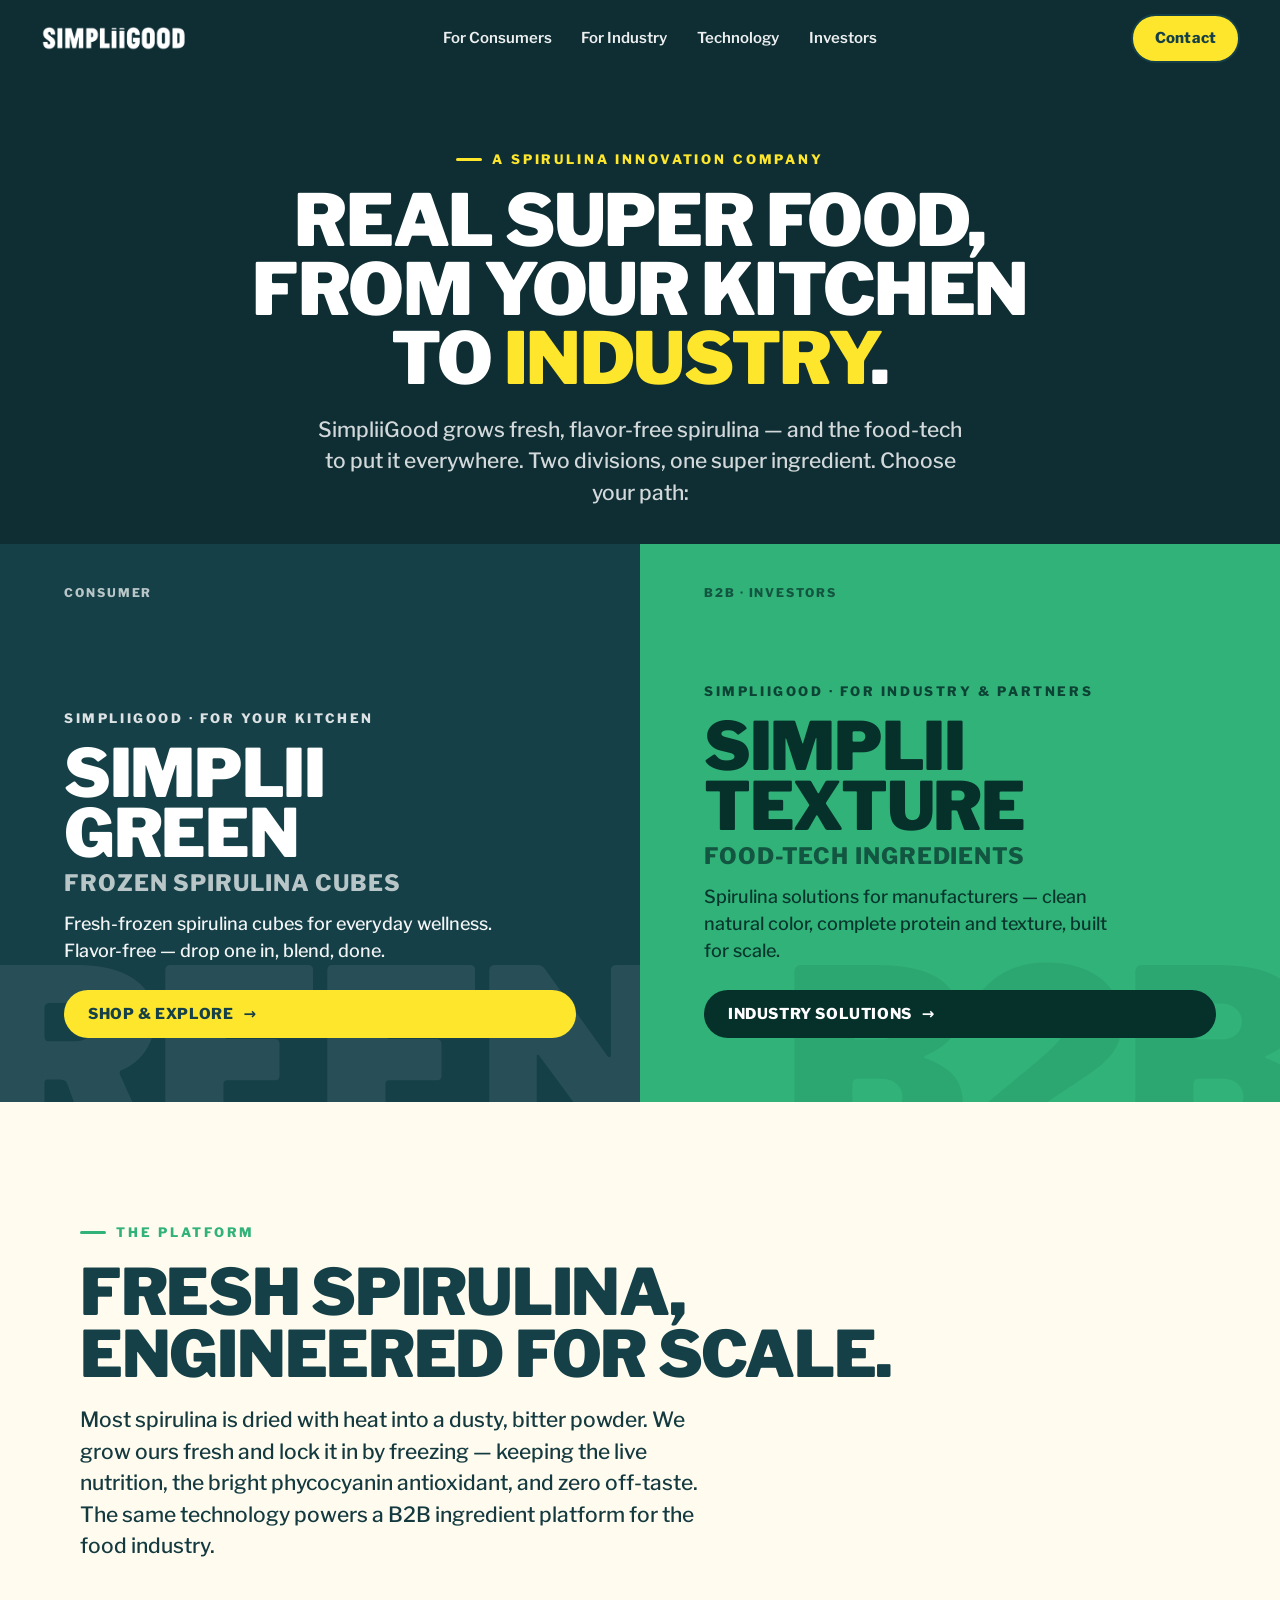
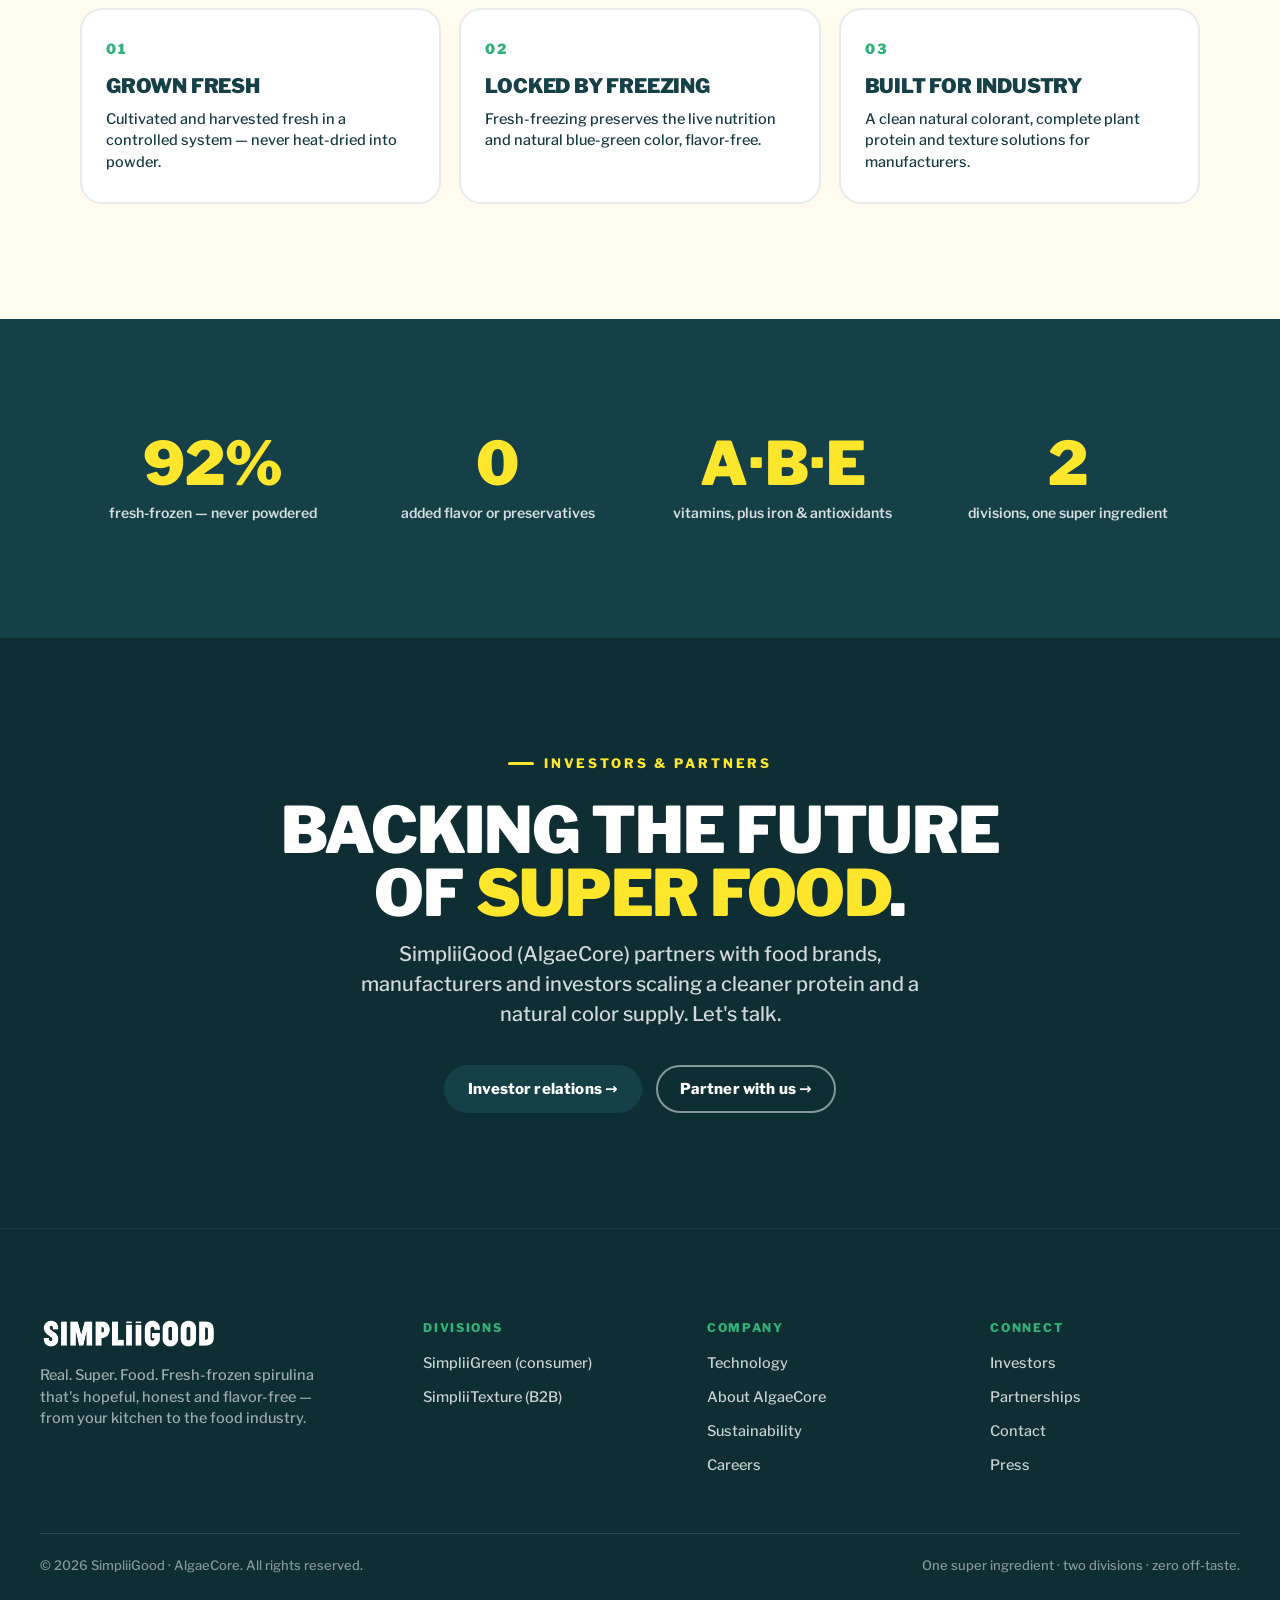
==== index.html @ 99ff1b6b "Add files via upload" ====
<!DOCTYPE html>
<html lang="en">
<head>
<meta charset="UTF-8" />
<meta name="viewport" content="width=device-width, initial-scale=1.0, viewport-fit=cover" />
<title>SimpliiGood — Real super food, from kitchen to industry</title>
<meta name="description" content="SimpliiGood grows fresh, flavor-free spirulina — and the food-tech to put it everywhere. Two divisions: SimpliiGreen for your kitchen, SimpliiTexture for the food industry." />
<meta name="theme-color" content="#0E2E34" />
<meta name="color-scheme" content="light" />
<link rel="icon" href="data:image/svg+xml,%3Csvg xmlns='http://www.w3.org/2000/svg' viewBox='0 0 32 32'%3E%3Crect width='32' height='32' rx='8' fill='%23FEE62D'/%3E%3Crect x='3.5' y='3.5' width='25' height='25' rx='6' fill='none' stroke='%23154048' stroke-width='3'/%3E%3C/svg%3E" />
<meta property="og:type" content="website" />
<meta property="og:site_name" content="SimpliiGood" />
<meta property="og:title" content="SimpliiGood — Real super food, from kitchen to industry" />
<meta property="og:description" content="Fresh-frozen spirulina and the food-tech to scale it. SimpliiGreen for your kitchen, SimpliiTexture for the food industry." />
<meta property="og:url" content="https://simpliigood.com/" />
<!-- TODO: replace with a hosted 1200×630 share image before launch -->
<meta property="og:image" content="https://simpliigood.com/og-cover.jpg" />
<meta name="twitter:card" content="summary_large_image" />
<link rel="preconnect" href="https://fonts.googleapis.com">
<link rel="preconnect" href="https://fonts.gstatic.com" crossorigin>
<link href="https://fonts.googleapis.com/css2?family=Libre+Franklin:ital,wght@0,400;0,500;0,600;0,700;0,800;0,900;1,600&display=swap" rel="stylesheet">
<style>
:root{
  --yellow:#FEE62D; --white:#FFFFFF;
  --green:#154048; --green-deep:#0E2E34; --starburst:#31B278;
  --cream:#FFFCEF; --ink:#143A40;
  --raspberry:#EF467B; --blueberry:#2B6CB3; --strawberry:#DD4926; --lime:#7FC349; --cherry:#671338;
  --maxw:1200px; --ease:cubic-bezier(.22,.61,.36,1); --r:22px;
}
*{box-sizing:border-box;margin:0;padding:0}
html{scroll-behavior:smooth;-webkit-text-size-adjust:100%}
body{font-family:"Libre Franklin",system-ui,-apple-system,"Segoe UI",Arial,sans-serif;background:var(--cream);color:var(--ink);line-height:1.5;overflow-x:hidden;-webkit-font-smoothing:antialiased}
img{max-width:100%;display:block}
a{color:inherit;text-decoration:none}
section{position:relative}

/* ===== ACCESSIBILITY ===== */
:focus-visible{outline:3px solid var(--starburst);outline-offset:3px;border-radius:6px}
.cta:focus-visible{outline-offset:4px}
header:not(.scrolled).on-dark a:focus-visible,.hub a:focus-visible,.invest a:focus-visible,.door:focus-visible,.drawer a:focus-visible{outline-color:var(--yellow)}
.skip{position:fixed;top:12px;left:50%;z-index:100;transform:translate(-50%,-200%);background:var(--yellow);color:var(--green);font-weight:800;font-size:15px;padding:12px 22px;border-radius:999px;border:2px solid var(--green);transition:transform .25s var(--ease)}
.skip:focus{transform:translate(-50%,0);outline:none}

/* ===== HEADER ===== */
header{position:fixed;top:0;left:0;right:0;z-index:60;display:flex;align-items:center;justify-content:space-between;padding:14px clamp(16px,4vw,40px);transition:background .35s var(--ease),box-shadow .35s var(--ease),padding .35s var(--ease)}
header.scrolled{background:rgba(255,252,239,.92);backdrop-filter:saturate(140%) blur(10px);-webkit-backdrop-filter:saturate(140%) blur(10px);box-shadow:0 6px 30px rgba(21,64,72,.08);padding:10px clamp(16px,4vw,40px)}
.wordmark{display:flex;align-items:center;line-height:0}
.wordmark img{height:clamp(19px,2.3vw,25px);width:auto;transition:opacity .3s var(--ease)}
.wordmark img.wm-light{display:block}.wordmark img.wm-dark{display:none}
header.on-dark:not(.scrolled) .wordmark img.wm-light{display:none}
header.on-dark:not(.scrolled) .wordmark img.wm-dark{display:block}
.nav{display:flex;align-items:center;gap:clamp(14px,2vw,28px)}
.nav a.link{font-weight:600;font-size:15px;color:var(--green);position:relative;padding:6px 2px;transition:color .25s var(--ease)}
header:not(.scrolled).on-dark .nav a.link{color:rgba(255,255,255,.92)}
.nav a.link::after{content:"";position:absolute;left:0;right:100%;bottom:0;height:2px;background:var(--starburst);transition:right .3s var(--ease)}
.nav a.link:hover::after{right:0}
.cta{font-weight:800;font-size:15px;letter-spacing:.01em;background:var(--yellow);color:var(--green);padding:11px 22px;border-radius:999px;border:2px solid var(--green);transition:transform .2s var(--ease),box-shadow .2s var(--ease),background .2s;white-space:nowrap;cursor:pointer}
.cta:hover{transform:translateY(-2px);box-shadow:0 10px 24px rgba(21,64,72,.18)}
.cta.solid{background:var(--green);color:#fff;border-color:var(--green)}
.cta.ghost-dark{background:transparent;color:#fff;border-color:rgba(255,255,255,.5)}
.nav-desktop{display:flex}
.burger{display:none;flex-direction:column;justify-content:center;gap:5px;width:46px;height:46px;border-radius:14px;border:2px solid var(--green);background:rgba(255,255,255,.5);cursor:pointer;padding:0 11px;z-index:80}
.burger span{height:2.6px;width:100%;background:var(--green);border-radius:3px;transition:transform .3s var(--ease),opacity .25s}
header:not(.scrolled).on-dark .burger{border-color:rgba(255,255,255,.7);background:rgba(255,255,255,.12)}
header:not(.scrolled).on-dark .burger span{background:#fff}

/* ===== DRAWER ===== */
.drawer{position:fixed;inset:0;z-index:75;background:var(--green);color:#fff;transform:translateX(100%);transition:transform .42s var(--ease);display:flex;flex-direction:column;padding:90px clamp(22px,7vw,40px) 40px;overflow-y:auto;visibility:hidden}
.drawer.open{transform:translateX(0);visibility:visible}
.drawer a{font-weight:800;text-transform:uppercase;letter-spacing:-.01em;font-size:clamp(24px,6.5vw,38px);color:#fff;padding:14px 0;border-bottom:1px solid rgba(255,255,255,.14);display:flex;align-items:center;justify-content:space-between}
.drawer a .chev{color:var(--yellow);font-weight:900}
.drawer a:active{color:var(--yellow)}
.drawer .drawer-cta{margin-top:24px;background:var(--yellow);color:var(--green);border-radius:999px;text-align:center;justify-content:center;font-size:18px;border-bottom:none;padding:16px}
.drawer .drawer-foot{margin-top:auto;border:none;font-size:14px;font-weight:600;color:rgba(255,255,255,.6);text-transform:none;letter-spacing:0;padding-top:24px;display:block}
body.menu-open{overflow:hidden}

/* ===== HELPERS ===== */
.wrap{max-width:var(--maxw);margin:0 auto;padding:clamp(64px,9vw,124px) clamp(20px,5vw,40px)}
.eyebrow{font-weight:800;letter-spacing:.22em;text-transform:uppercase;font-size:13px;color:var(--starburst);margin-bottom:18px;display:inline-flex;align-items:center;gap:10px}
.eyebrow::before{content:"";width:26px;height:3px;background:var(--starburst);border-radius:3px}
h2.big{font-weight:900;text-transform:uppercase;letter-spacing:-.02em;line-height:.98;font-size:clamp(32px,5.2vw,64px);color:var(--green)}
.lead{font-size:clamp(17px,2vw,21px);color:var(--ink);max-width:640px;font-weight:500}
.reveal{opacity:0;transform:translateY(34px);transition:opacity .7s var(--ease),transform .7s var(--ease)}
.reveal.in{opacity:1;transform:none}
.reveal.d1{transition-delay:.08s}.reveal.d2{transition-delay:.16s}.reveal.d3{transition-delay:.24s}.reveal.d4{transition-delay:.32s}

/* ===== HUB HERO + SPLIT ===== */
.hub{background:var(--green-deep);color:#fff}
.hub-top{max-width:920px;margin:0 auto;padding:clamp(118px,16vh,172px) clamp(20px,5vw,40px) clamp(26px,4vh,46px);text-align:center}
.hub-top .eyebrow{justify-content:center;color:var(--yellow)}
.hub-top .eyebrow::before{background:var(--yellow)}
.hub-top h1{font-weight:900;text-transform:uppercase;letter-spacing:-.02em;line-height:.96;font-size:clamp(33px,5.6vw,72px)}
.hub-top h1 .y{color:var(--yellow)}
.hub-top p{max-width:660px;margin:20px auto 0;font-weight:500;font-size:clamp(16px,2vw,21px);color:rgba(255,255,255,.82)}
.split{display:grid;grid-template-columns:1fr 1fr;min-height:clamp(440px,62vh,760px)}
.door{position:relative;overflow:hidden;display:flex;flex-direction:column;justify-content:flex-end;padding:clamp(38px,5vw,76px) clamp(26px,5vw,64px);isolation:isolate;transition:flex .4s var(--ease)}
.door.green{background:var(--green);color:#fff}
.door.texture{background:var(--starburst);color:#06302a}
.door .kicker{font-weight:800;letter-spacing:.2em;text-transform:uppercase;font-size:13px;opacity:.85;margin-bottom:16px}
.door h2{font-weight:900;text-transform:uppercase;letter-spacing:-.02em;line-height:.9;font-size:clamp(38px,5.2vw,72px)}
.door h2 small{display:block;font-size:.34em;letter-spacing:.04em;opacity:.7;margin-top:.4em;font-weight:800}
.door p{font-weight:500;max-width:430px;margin:16px 0 26px;font-size:clamp(15px,1.55vw,18px);opacity:.95}
.door .go{display:inline-flex;align-items:center;gap:10px;font-weight:800;text-transform:uppercase;letter-spacing:.04em;font-size:15px;padding:13px 24px;border-radius:999px}
.door.green .go{background:var(--yellow);color:var(--green)}
.door.texture .go{background:#06302a;color:#fff}
.door .go .arr{transition:transform .3s var(--ease)}
.door:hover .go .arr{transform:translateX(6px)}
.door .ghost{position:absolute;z-index:-1;font-weight:900;text-transform:uppercase;font-size:clamp(120px,20vw,290px);line-height:.7;right:-.08em;bottom:-.2em;opacity:.08;pointer-events:none;letter-spacing:-.04em}
.door::before{content:"";position:absolute;inset:0;z-index:-1;background:rgba(0,0,0,0);transition:background .4s var(--ease)}
.door:hover::before{background:rgba(0,0,0,.06)}
.door .tagk{position:absolute;top:clamp(26px,4vw,40px);left:clamp(26px,5vw,64px);font-weight:800;letter-spacing:.16em;text-transform:uppercase;font-size:12px;opacity:.7}

/* ===== TECHNOLOGY ===== */
.tech{background:var(--cream)}
.tech .caps{display:grid;grid-template-columns:repeat(3,1fr);gap:18px;margin-top:46px}
.cap{background:#fff;border:2px solid rgba(21,64,72,.1);border-radius:var(--r);padding:28px 24px;transition:transform .3s var(--ease),box-shadow .3s,border-color .3s}
.cap:hover{transform:translateY(-6px);border-color:var(--starburst);box-shadow:0 22px 46px rgba(21,64,72,.12)}
.cap .num{font-weight:900;color:var(--starburst);font-size:14px;letter-spacing:.14em;margin-bottom:12px}
.cap h4{font-weight:900;text-transform:uppercase;color:var(--green);font-size:20px;letter-spacing:-.01em}
.cap p{font-weight:500;color:var(--ink);font-size:14.5px;margin-top:8px}

/* ===== STATS ===== */
.stats{background:var(--green);color:#fff}
.stats .grid{display:grid;grid-template-columns:repeat(4,1fr);gap:20px;text-align:center}
.stat .n{font-weight:900;font-size:clamp(34px,5vw,60px);line-height:1;color:var(--yellow)}
.stat .t{font-weight:600;font-size:14px;color:rgba(255,255,255,.82);margin-top:8px}

/* ===== INVESTORS / PARTNERS ===== */
.invest{background:var(--green-deep);color:#fff}
.invest .wrap{text-align:center;display:grid;place-items:center;gap:8px}
.invest .eyebrow{color:var(--yellow)}.invest .eyebrow::before{background:var(--yellow)}
.invest h2{font-weight:900;text-transform:uppercase;letter-spacing:-.02em;line-height:.98;font-size:clamp(32px,5.2vw,64px)}
.invest h2 .y{color:var(--yellow)}
.invest p{max-width:600px;color:rgba(255,255,255,.82);font-weight:500;font-size:clamp(16px,2vw,20px);margin-top:6px}
.invest .row{display:flex;gap:14px;flex-wrap:wrap;justify-content:center;margin-top:28px}

/* ===== FOOTER ===== */
footer{background:var(--green-deep);color:#fff;padding:clamp(54px,7vw,90px) clamp(20px,5vw,40px) 40px;border-top:1px solid rgba(255,255,255,.08)}
.fgrid{max-width:var(--maxw);margin:0 auto;display:grid;grid-template-columns:1.4fr 1fr 1fr 1fr;gap:34px}
.footer-logo{height:30px;width:auto;display:block;margin-bottom:16px}
footer p.fdesc{color:rgba(255,255,255,.6);font-weight:500;max-width:300px;font-size:14.5px}
footer h5{font-weight:800;text-transform:uppercase;letter-spacing:.14em;font-size:12px;color:var(--starburst);margin-bottom:14px}
footer ul{list-style:none}footer li{margin-bottom:10px}
footer li a{color:rgba(255,255,255,.78);font-size:14.5px;font-weight:500}
footer li a:hover{color:var(--yellow)}
.fbar{max-width:var(--maxw);margin:46px auto 0;padding-top:22px;border-top:1px solid rgba(255,255,255,.12);display:flex;justify-content:space-between;gap:16px;flex-wrap:wrap;color:rgba(255,255,255,.5);font-size:13px;font-weight:500}

/* ===== RESPONSIVE ===== */
@media(max-width:980px){
  .tech .caps{grid-template-columns:1fr}
  .stats .grid{grid-template-columns:1fr 1fr}
  .fgrid{grid-template-columns:1fr 1fr}
}
@media(max-width:760px){
  .nav-desktop{display:none}
  .burger{display:flex}
  header .cta.header-cta{display:none}
  .split{grid-template-columns:1fr}
  .door{min-height:60vh}
}
@media(max-width:560px){
  .fgrid{grid-template-columns:1fr 1fr}
  .wrap{padding:clamp(54px,12vw,90px) 20px}
}
@media(prefers-reduced-motion:reduce){
  *{transition:none!important;animation:none!important}
  .reveal{opacity:1;transform:none}
}
</style>
</head>
<body>

<a class="skip" href="#choose">Skip to content</a>

<!-- ===== HEADER ===== -->
<header id="hdr" class="on-dark">
  <a href="/" class="wordmark" aria-label="SimpliiGood home">
    <img class="wm-light" src="[data-uri]" alt="SimpliiGood" />
    <img class="wm-dark" src="[data-uri]" alt="SimpliiGood" />
  </a>
  <nav class="nav nav-desktop" aria-label="Primary">
    <a class="link" href="simpliigreen.html">For Consumers</a>
    <a class="link" href="simpliitexture.html">For Industry</a>
    <a class="link" href="#technology">Technology</a>
    <a class="link" href="#investors">Investors</a>
  </nav>
  <div class="nav">
    <a class="cta header-cta" href="#contact">Contact</a>
    <button class="burger" id="burger" aria-label="Open menu" aria-expanded="false" aria-controls="drawer">
      <span></span><span></span><span></span>
    </button>
  </div>
</header>

<!-- ===== MOBILE DRAWER ===== -->
<aside class="drawer" id="drawer" aria-hidden="true">
  <a href="simpliigreen.html" data-close>For Consumers <span class="chev">→</span></a>
  <a href="simpliitexture.html" data-close>For Industry <span class="chev">→</span></a>
  <a href="#technology" data-close>Technology <span class="chev">→</span></a>
  <a href="#investors" data-close>Investors <span class="chev">→</span></a>
  <a href="#contact" class="drawer-cta" data-close>Contact us</a>
  <span class="drawer-foot">Real. Super. Food. — from your kitchen to the food industry.</span>
</aside>

<!-- ===== HUB HERO + SPLIT ===== -->
<section class="hub" id="choose">
  <div class="hub-top">
    <div class="eyebrow">A spirulina innovation company</div>
    <h1>Real super food,<br>from your kitchen to <span class="y">industry</span>.</h1>
    <p>SimpliiGood grows fresh, flavor-free spirulina — and the food-tech to put it everywhere. Two divisions, one super ingredient. Choose your path:</p>
  </div>
  <div class="split">
    <a class="door green" href="simpliigreen.html" aria-label="SimpliiGreen — for your kitchen">
      <span class="tagk">Consumer</span>
      <span class="kicker">SimpliiGood · for your kitchen</span>
      <h2>Simplii<br>Green<small>Frozen spirulina cubes</small></h2>
      <p>Fresh-frozen spirulina cubes for everyday wellness. Flavor-free — drop one in, blend, done.</p>
      <span class="go">Shop &amp; explore <span class="arr">→</span></span>
      <span class="ghost">GREEN</span>
    </a>
    <a class="door texture" href="simpliitexture.html" aria-label="SimpliiTexture — for the food industry and partners">
      <span class="tagk">B2B · Investors</span>
      <span class="kicker">SimpliiGood · for industry &amp; partners</span>
      <h2>Simplii<br>Texture<small>Food-tech ingredients</small></h2>
      <p>Spirulina solutions for manufacturers — clean natural color, complete protein and texture, built for scale.</p>
      <span class="go">Industry solutions <span class="arr">→</span></span>
      <span class="ghost">B2B</span>
    </a>
  </div>
</section>

<!-- ===== TECHNOLOGY / PLATFORM ===== -->
<section class="tech" id="technology">
  <div class="wrap">
    <div class="eyebrow reveal">The platform</div>
    <h2 class="big reveal d1">Fresh spirulina,<br>engineered for scale.</h2>
    <p class="lead reveal d2" style="margin-top:18px">Most spirulina is dried with heat into a dusty, bitter powder. We grow ours fresh and lock it in by freezing — keeping the live nutrition, the bright phycocyanin antioxidant, and zero off-taste. The same technology powers a B2B ingredient platform for the food industry.</p>
    <div class="caps">
      <div class="cap reveal d1"><div class="num">01</div><h4>Grown fresh</h4><p>Cultivated and harvested fresh in a controlled system — never heat-dried into powder.</p></div>
      <div class="cap reveal d2"><div class="num">02</div><h4>Locked by freezing</h4><p>Fresh-freezing preserves the live nutrition and natural blue-green color, flavor-free.</p></div>
      <div class="cap reveal d3"><div class="num">03</div><h4>Built for industry</h4><p>A clean natural colorant, complete plant protein and texture solutions for manufacturers.</p></div>
    </div>
  </div>
</section>

<!-- ===== STATS ===== -->
<section class="stats">
  <div class="wrap">
    <div class="grid">
      <div class="stat reveal d1"><div class="n"><span data-count="100">0</span>%</div><div class="t">fresh-frozen — never powdered</div></div>
      <div class="stat reveal d2"><div class="n"><span data-count="0">0</span></div><div class="t">added flavor or preservatives</div></div>
      <div class="stat reveal d3"><div class="n">A·B·E</div><div class="t">vitamins, plus iron &amp; antioxidants</div></div>
      <div class="stat reveal d4"><div class="n">2</div><div class="t">divisions, one super ingredient</div></div>
    </div>
  </div>
</section>

<!-- ===== INVESTORS / PARTNERS ===== -->
<section class="invest" id="investors">
  <div class="wrap" id="contact">
    <div class="eyebrow reveal">Investors &amp; partners</div>
    <h2 class="reveal d1">Backing the future<br>of <span class="y">super food</span>.</h2>
    <p class="reveal d2">SimpliiGood (AlgaeCore) partners with food brands, manufacturers and investors scaling a cleaner protein and a natural color supply. Let's talk.</p>
    <div class="row reveal d3">
      <a class="cta solid" href="#contact">Investor relations →</a>
      <a class="cta ghost-dark" href="simpliitexture.html">Partner with us →</a>
    </div>
  </div>
</section>

<!-- ===== FOOTER ===== -->
<footer>
  <div class="fgrid">
    <div>
      <img class="footer-logo" src="[data-uri]" alt="SimpliiGood" />
      <p class="fdesc">Real. Super. Food. Fresh-frozen spirulina that's hopeful, honest and flavor-free — from your kitchen to the food industry.</p>
    </div>
    <div>
      <h5>Divisions</h5>
      <ul>
        <li><a href="simpliigreen.html">SimpliiGreen (consumer)</a></li>
        <li><a href="simpliitexture.html">SimpliiTexture (B2B)</a></li>
      </ul>
    </div>
    <div>
      <h5>Company</h5>
      <ul>
        <li><a href="#technology">Technology</a></li>
        <li><a href="#">About AlgaeCore</a></li>
        <li><a href="#">Sustainability</a></li>
        <li><a href="#">Careers</a></li>
      </ul>
    </div>
    <div>
      <h5>Connect</h5>
      <ul>
        <li><a href="#investors">Investors</a></li>
        <li><a href="simpliitexture.html">Partnerships</a></li>
        <li><a href="#contact">Contact</a></li>
        <li><a href="#">Press</a></li>
      </ul>
    </div>
  </div>
  <div class="fbar">
    <span>© 2026 SimpliiGood · AlgaeCore. All rights reserved.</span>
    <span>One super ingredient · two divisions · zero off-taste.</span>
  </div>
</footer>

<script>
/* DRAWER */
(function(){
  const burger=document.getElementById('burger'),drawer=document.getElementById('drawer'),body=document.body;
  function setOpen(open){
    drawer.classList.toggle('open',open);body.classList.toggle('menu-open',open);
    burger.setAttribute('aria-expanded',open);drawer.setAttribute('aria-hidden',!open);
    const s=burger.querySelectorAll('span');
    if(open){s[0].style.transform='translateY(7.6px) rotate(45deg)';s[1].style.opacity='0';s[2].style.transform='translateY(-7.6px) rotate(-45deg)';}
    else{s[0].style.transform='';s[1].style.opacity='';s[2].style.transform='';}
  }
  burger.addEventListener('click',()=>setOpen(!drawer.classList.contains('open')));
  drawer.querySelectorAll('[data-close]').forEach(a=>a.addEventListener('click',()=>setOpen(false)));
  document.addEventListener('keydown',e=>{if(e.key==='Escape')setOpen(false);});
})();
/* HEADER state */
(function(){
  const hdr=document.getElementById('hdr'),hub=document.getElementById('choose');
  function onScroll(){
    hdr.classList.toggle('scrolled',window.scrollY>40);
    hdr.classList.toggle('on-dark',window.scrollY < (hub.offsetHeight - window.innerHeight*0.55));
  }
  window.addEventListener('scroll',onScroll,{passive:true});onScroll();
})();
/* REVEAL */
(function(){
  const io=new IntersectionObserver((es)=>{es.forEach(e=>{if(e.isIntersecting){e.target.classList.add('in');io.unobserve(e.target);}});},{threshold:.16});
  document.querySelectorAll('.reveal').forEach(el=>io.observe(el));
})();
/* COUNT-UP */
(function(){
  const io=new IntersectionObserver((es)=>{es.forEach(e=>{
    if(!e.isIntersecting)return;const el=e.target,end=+el.dataset.count;io.unobserve(el);
    let t0=null;const dur=1100;
    function step(t){if(!t0)t0=t;const p=Math.min((t-t0)/dur,1);el.textContent=Math.round(end*(1-Math.pow(1-p,3)));if(p<1)requestAnimationFrame(step);}
    requestAnimationFrame(step);
  });},{threshold:.6});
  document.querySelectorAll('[data-count]').forEach(el=>io.observe(el));
})();
</script>
</body>
</html>
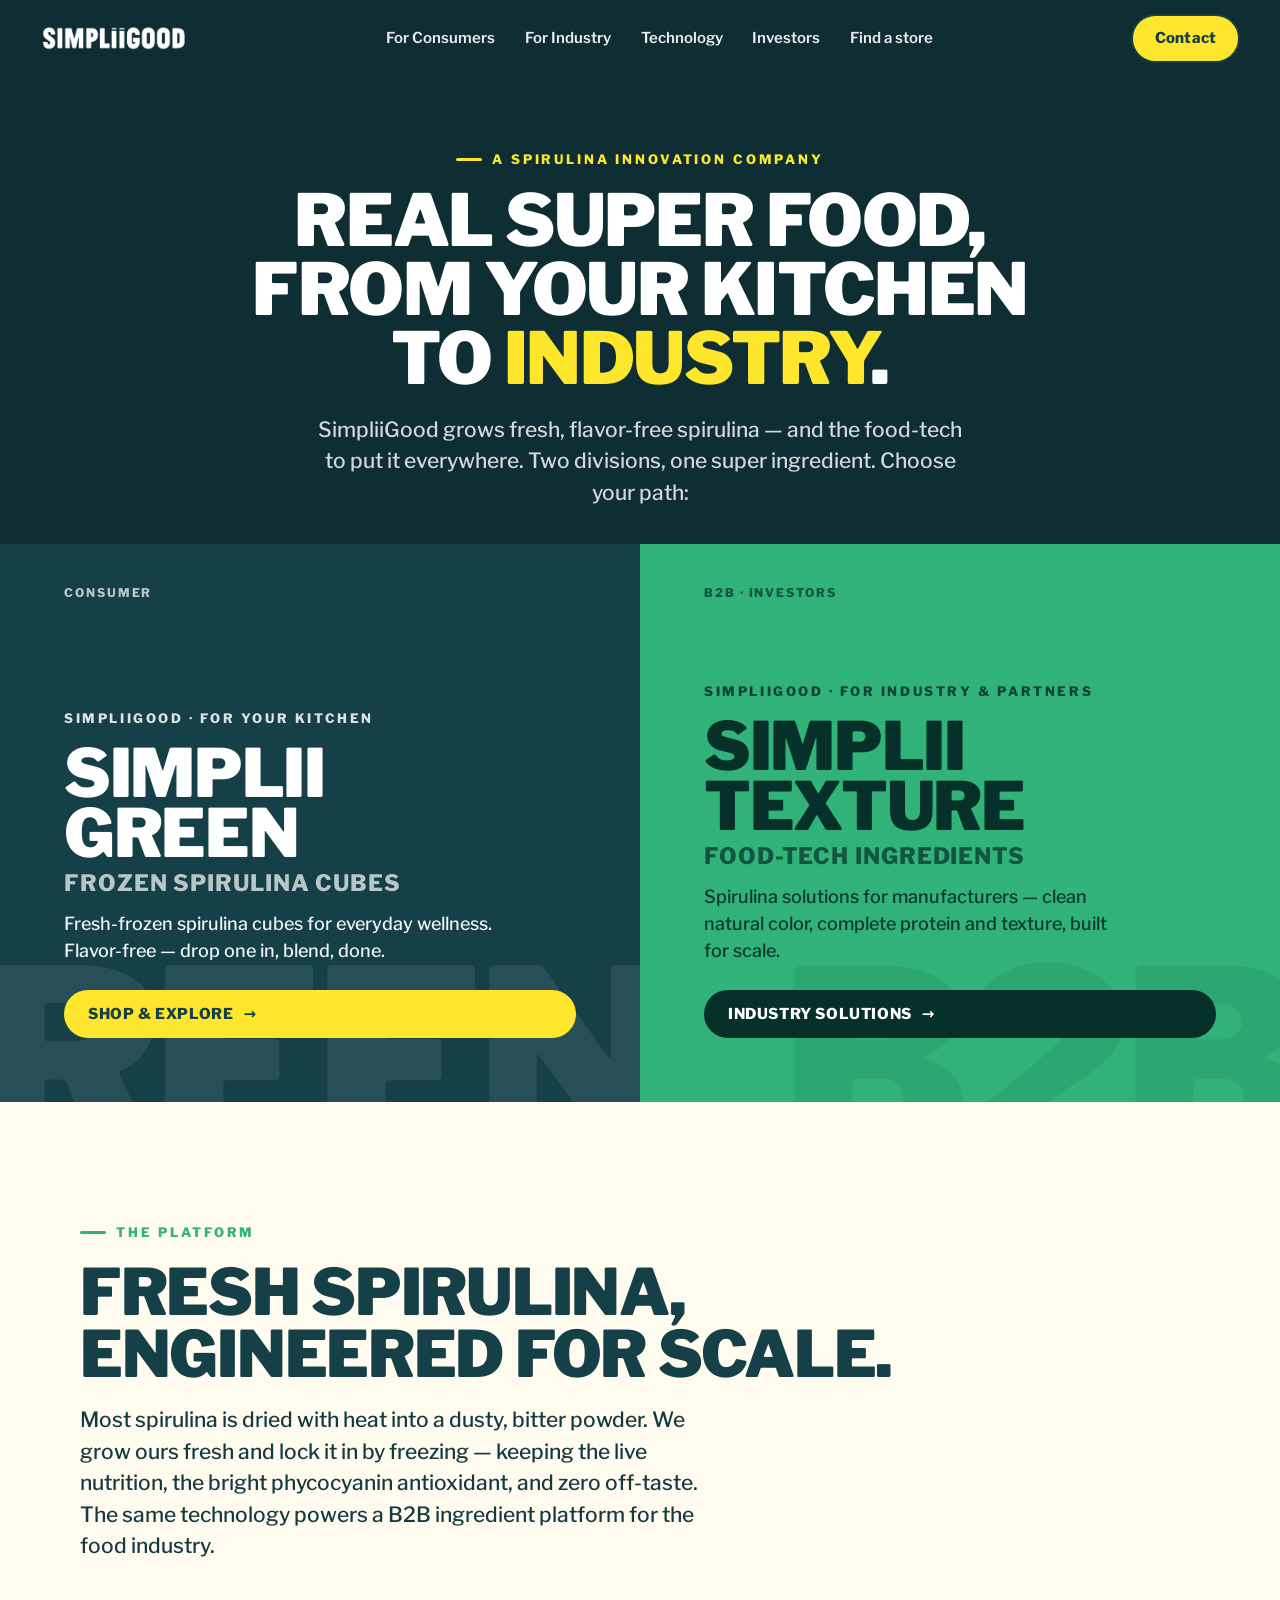
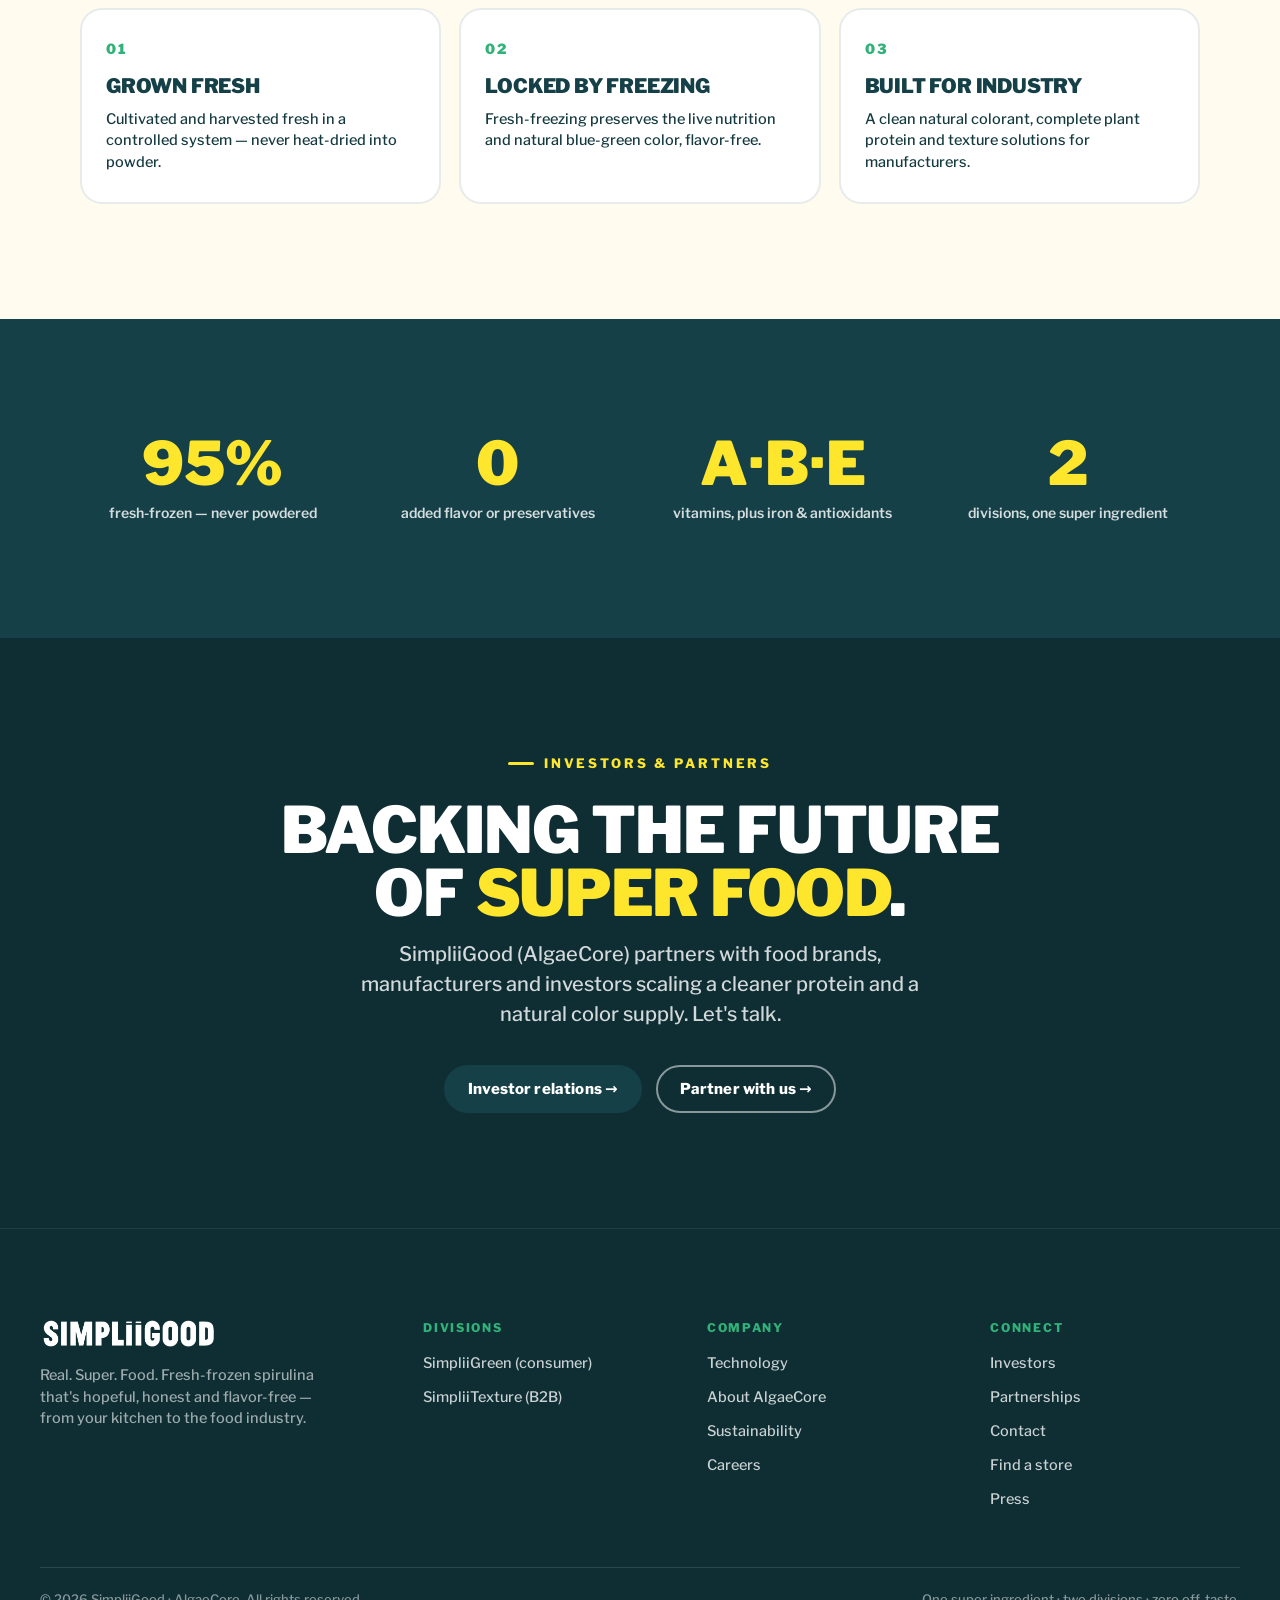
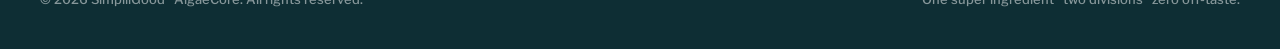
==== commit 1cac0595: "Update index.html" ====
--- a/index.html
+++ b/index.html
@@ -183,6 +183,7 @@
     <a class="link" href="simpliitexture.html">For Industry</a>
     <a class="link" href="#technology">Technology</a>
     <a class="link" href="#investors">Investors</a>
+    <a class="link" href="store-locator.html">Find a store</a>
   </nav>
   <div class="nav">
     <a class="cta header-cta" href="#contact">Contact</a>
@@ -198,6 +199,7 @@
   <a href="simpliitexture.html" data-close>For Industry <span class="chev">→</span></a>
   <a href="#technology" data-close>Technology <span class="chev">→</span></a>
   <a href="#investors" data-close>Investors <span class="chev">→</span></a>
+  <a href="store-locator.html" data-close>Find a store <span class="chev">→</span></a>
   <a href="#contact" class="drawer-cta" data-close>Contact us</a>
   <span class="drawer-foot">Real. Super. Food. — from your kitchen to the food industry.</span>
 </aside>
@@ -297,6 +299,7 @@
         <li><a href="#investors">Investors</a></li>
         <li><a href="simpliitexture.html">Partnerships</a></li>
         <li><a href="#contact">Contact</a></li>
+        <li><a href="store-locator.html">Find a store</a></li>
         <li><a href="#">Press</a></li>
       </ul>
     </div>
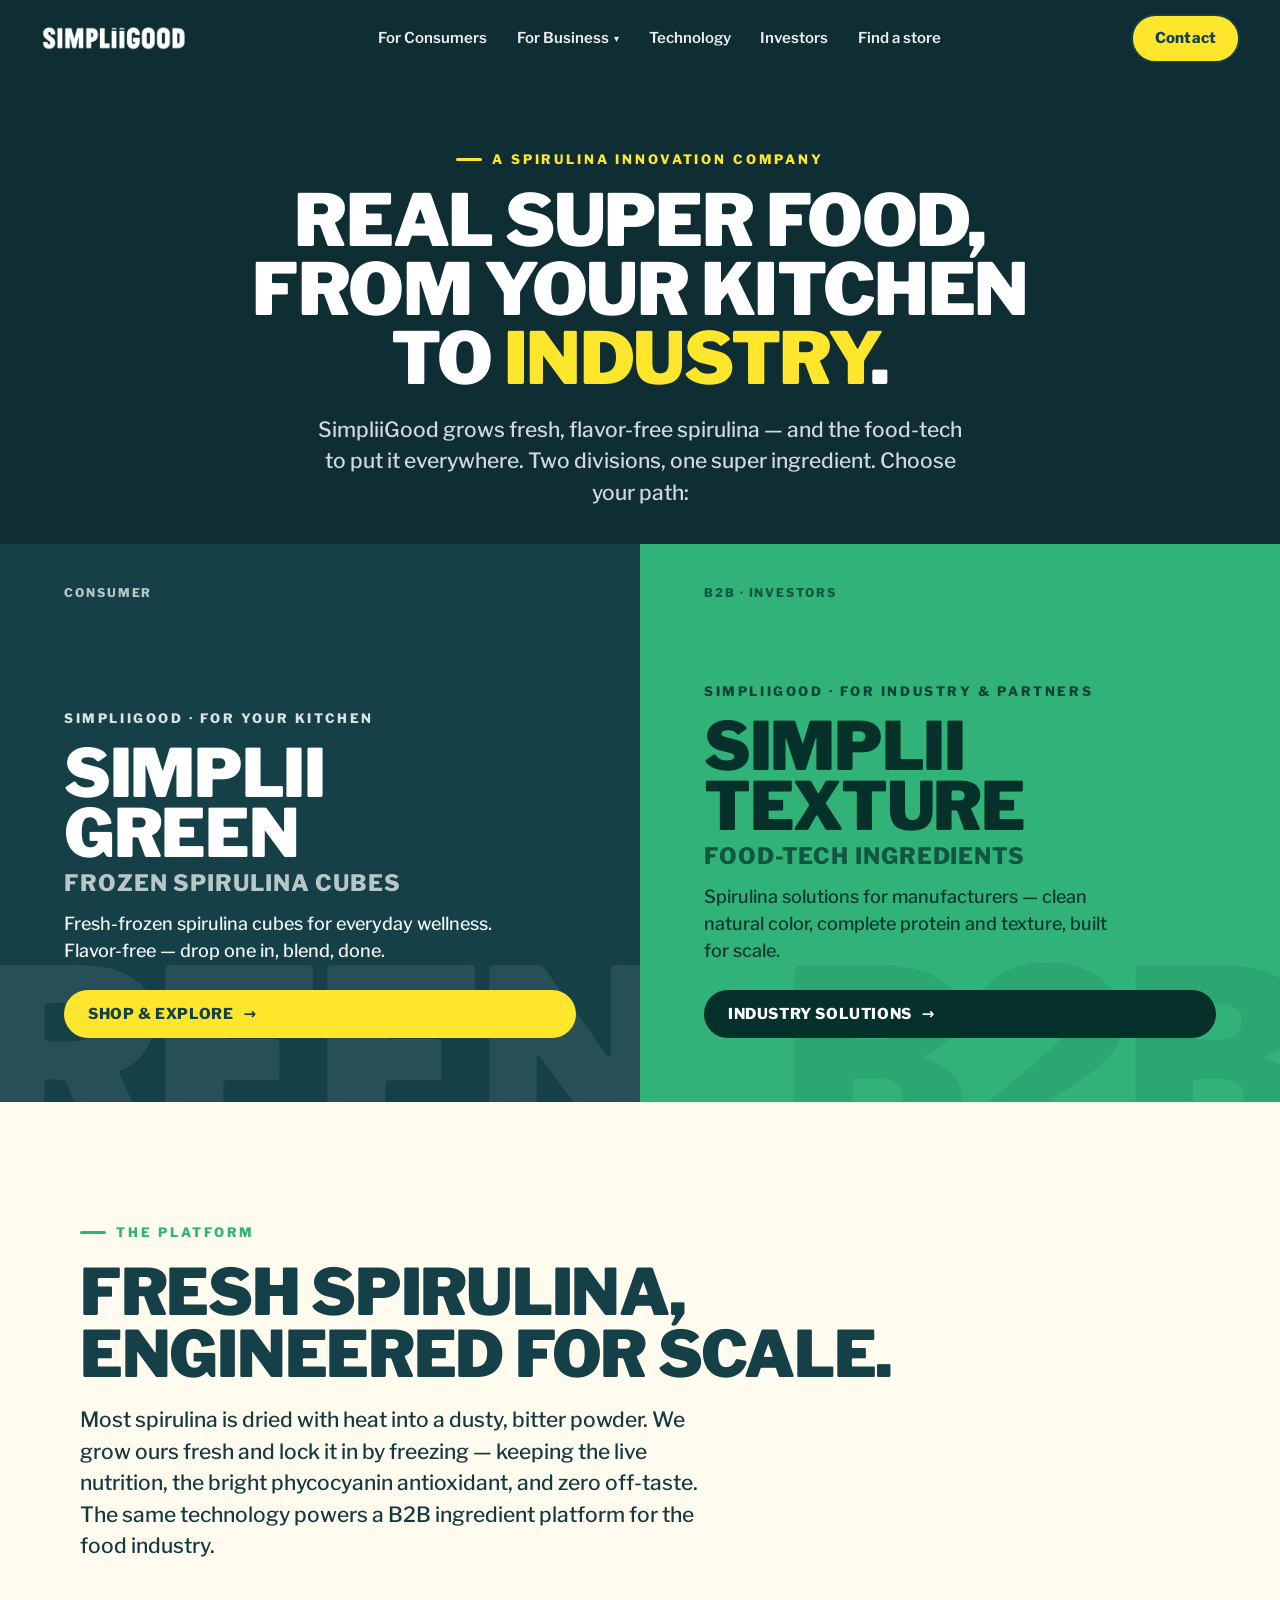
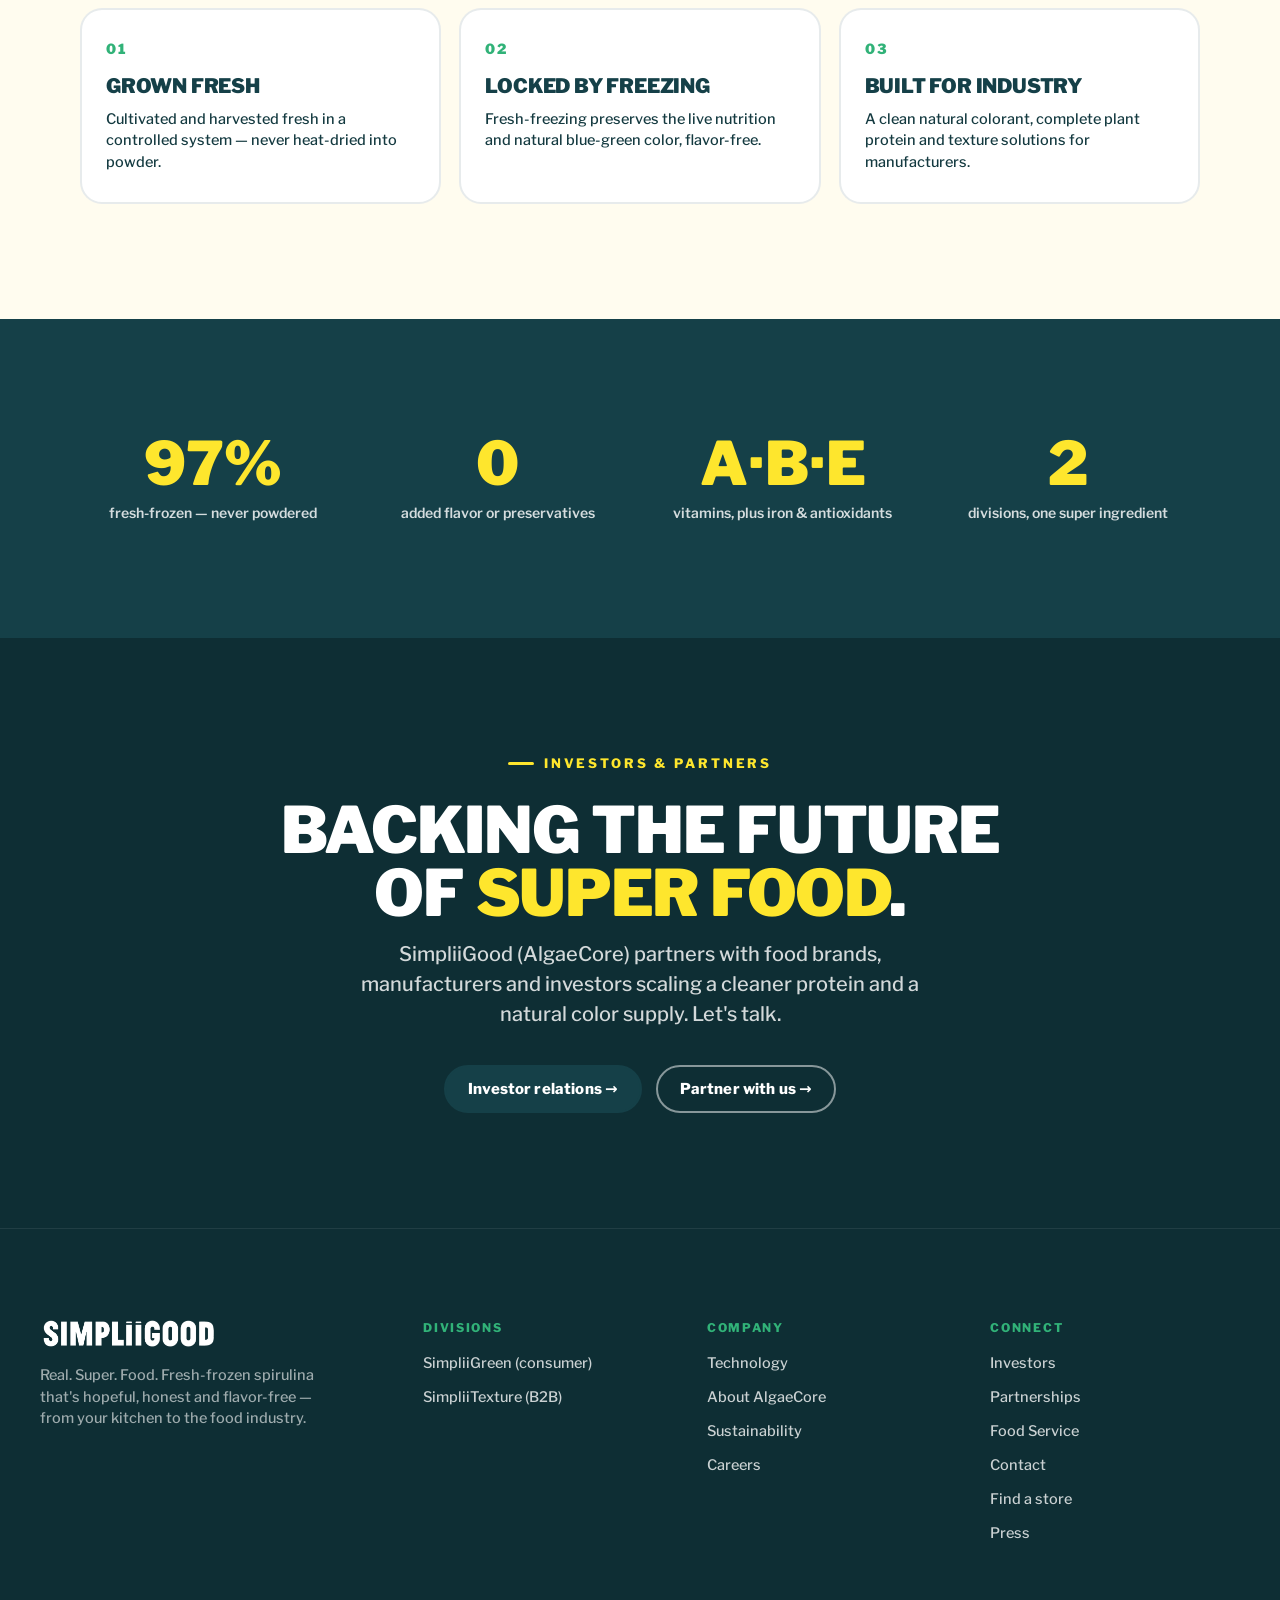
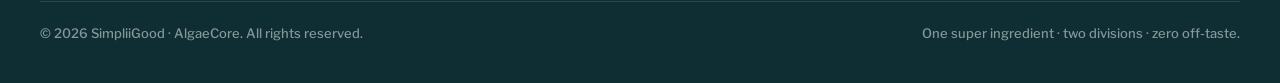
==== commit d2793048: "Update index.html" ====
--- a/index.html
+++ b/index.html
@@ -59,6 +59,20 @@
 .cta.solid{background:var(--green);color:#fff;border-color:var(--green)}
 .cta.ghost-dark{background:transparent;color:#fff;border-color:rgba(255,255,255,.5)}
 .nav-desktop{display:flex}
+/* ===== NAV DROPDOWN (For Business) ===== */
+.navdd{position:relative;display:flex;align-items:center}
+.navdd-btn{font-family:inherit;background:none;border:0;cursor:pointer;font-weight:600;font-size:15px;color:var(--green);padding:6px 2px;display:inline-flex;align-items:center;gap:5px}
+.navdd-btn .cv{font-size:10px;line-height:1;transition:transform .25s var(--ease)}
+header:not(.scrolled).on-dark .navdd-btn{color:rgba(255,255,255,.92)}
+.navdd.active .navdd-btn{color:var(--starburst)}
+header:not(.scrolled).on-dark .navdd.active .navdd-btn{color:var(--yellow)}
+.navdd::after{content:"";position:absolute;top:100%;left:0;right:0;height:14px}
+.navdd-menu{position:absolute;top:calc(100% + 12px);left:50%;transform:translateX(-50%) translateY(6px);min-width:184px;background:#fff;border:1.5px solid rgba(21,64,72,.10);border-radius:14px;box-shadow:0 18px 44px rgba(21,64,72,.16);padding:8px;opacity:0;visibility:hidden;pointer-events:none;transition:opacity .2s var(--ease),transform .2s var(--ease);z-index:70}
+.navdd:hover .navdd-menu,.navdd:focus-within .navdd-menu{opacity:1;visibility:visible;pointer-events:auto;transform:translateX(-50%) translateY(0)}
+.navdd:hover .navdd-btn .cv,.navdd:focus-within .navdd-btn .cv{transform:rotate(180deg)}
+.navdd-menu a{display:block;padding:10px 14px;border-radius:9px;font-weight:600;font-size:14.5px;color:var(--green);white-space:nowrap}
+.navdd-menu a:hover{background:var(--cream)}
+.navdd-menu a[aria-current="page"]{color:var(--starburst)}
 .burger{display:none;flex-direction:column;justify-content:center;gap:5px;width:46px;height:46px;border-radius:14px;border:2px solid var(--green);background:rgba(255,255,255,.5);cursor:pointer;padding:0 11px;z-index:80}
 .burger span{height:2.6px;width:100%;background:var(--green);border-radius:3px;transition:transform .3s var(--ease),opacity .25s}
 header:not(.scrolled).on-dark .burger{border-color:rgba(255,255,255,.7);background:rgba(255,255,255,.12)}
@@ -180,7 +194,13 @@
   </a>
   <nav class="nav nav-desktop" aria-label="Primary">
     <a class="link" href="simpliigreen.html">For Consumers</a>
-    <a class="link" href="simpliitexture.html">For Industry</a>
+    <div class="navdd">
+      <button type="button" class="navdd-btn" aria-haspopup="true">For Business <span class="cv">▾</span></button>
+      <div class="navdd-menu" role="menu">
+        <a href="simpliitexture.html" role="menuitem">For Industry</a>
+        <a href="food-service.html" role="menuitem">Food Service</a>
+      </div>
+    </div>
     <a class="link" href="#technology">Technology</a>
     <a class="link" href="#investors">Investors</a>
     <a class="link" href="store-locator.html">Find a store</a>
@@ -197,6 +217,7 @@
 <aside class="drawer" id="drawer" aria-hidden="true">
   <a href="simpliigreen.html" data-close>For Consumers <span class="chev">→</span></a>
   <a href="simpliitexture.html" data-close>For Industry <span class="chev">→</span></a>
+  <a href="food-service.html" data-close>Food Service <span class="chev">→</span></a>
   <a href="#technology" data-close>Technology <span class="chev">→</span></a>
   <a href="#investors" data-close>Investors <span class="chev">→</span></a>
   <a href="store-locator.html" data-close>Find a store <span class="chev">→</span></a>
@@ -298,6 +319,7 @@
       <ul>
         <li><a href="#investors">Investors</a></li>
         <li><a href="simpliitexture.html">Partnerships</a></li>
+        <li><a href="food-service.html">Food Service</a></li>
         <li><a href="#contact">Contact</a></li>
         <li><a href="store-locator.html">Find a store</a></li>
         <li><a href="#">Press</a></li>
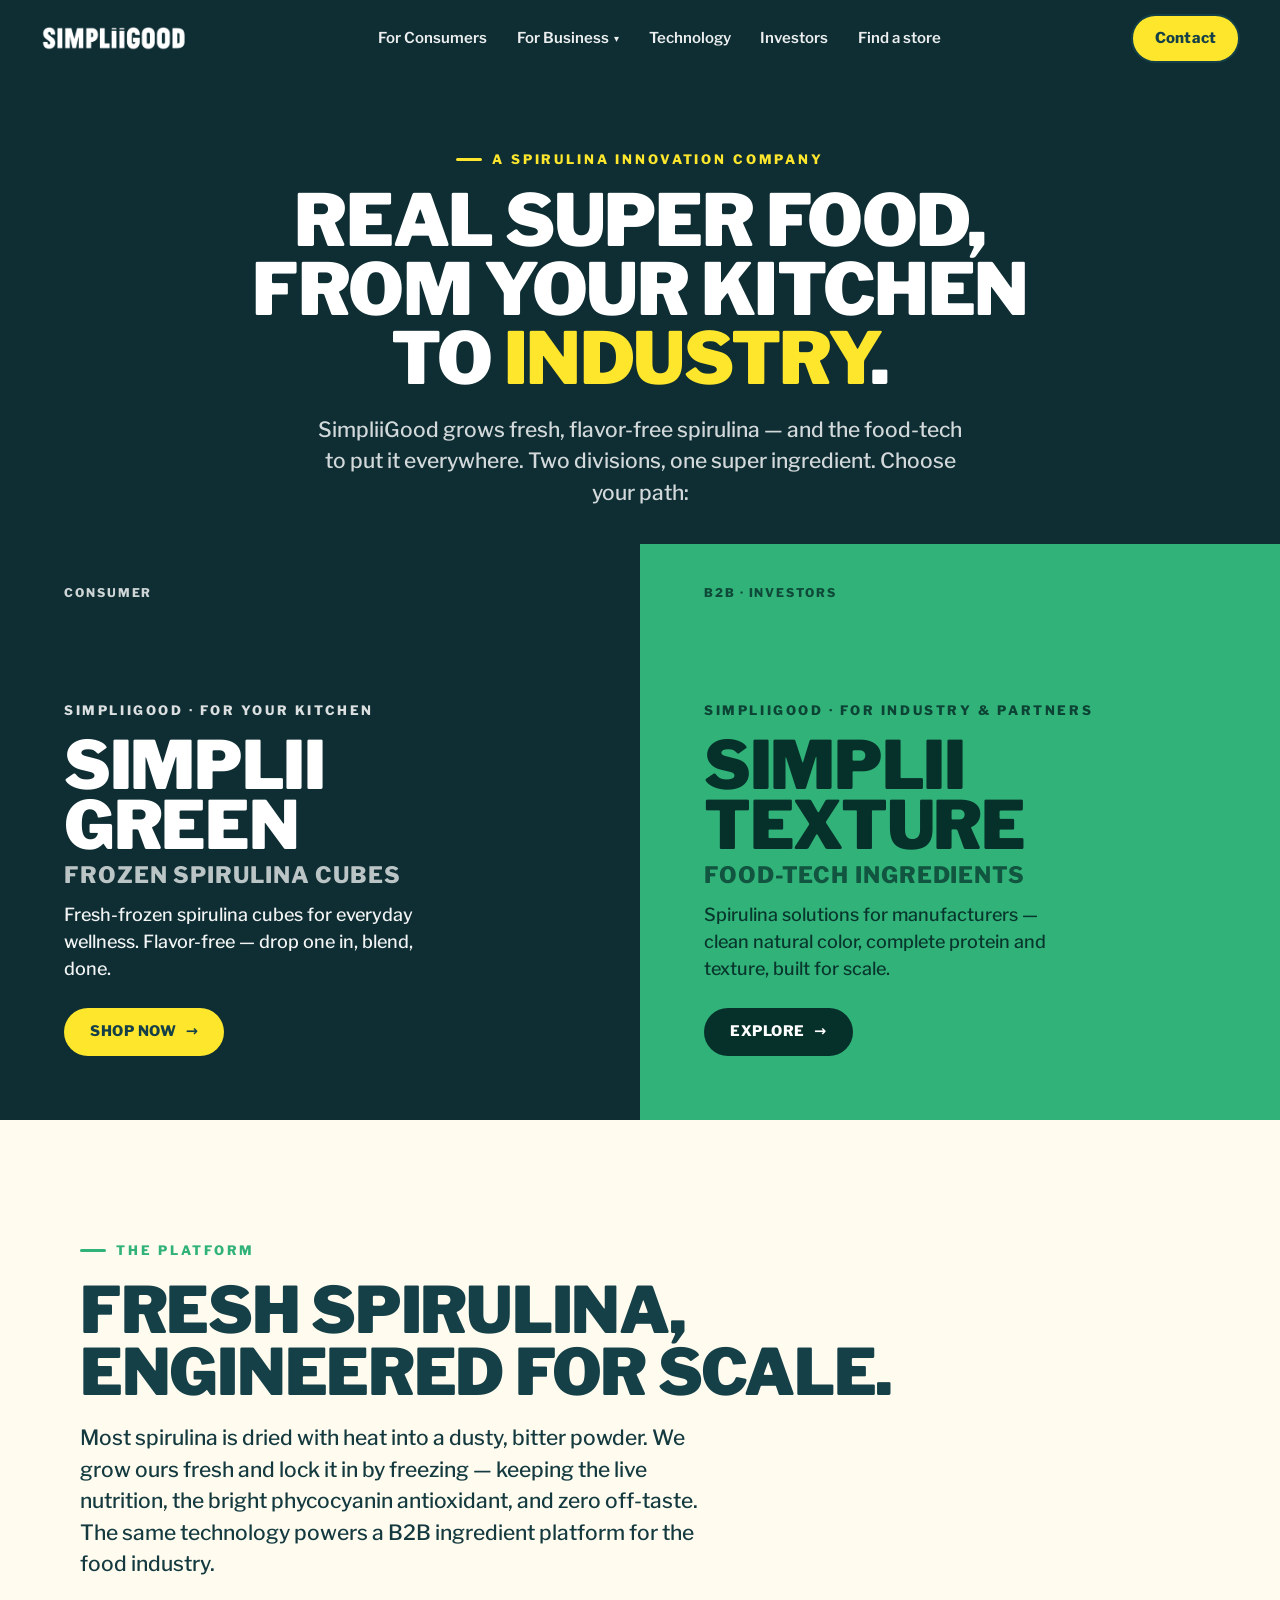
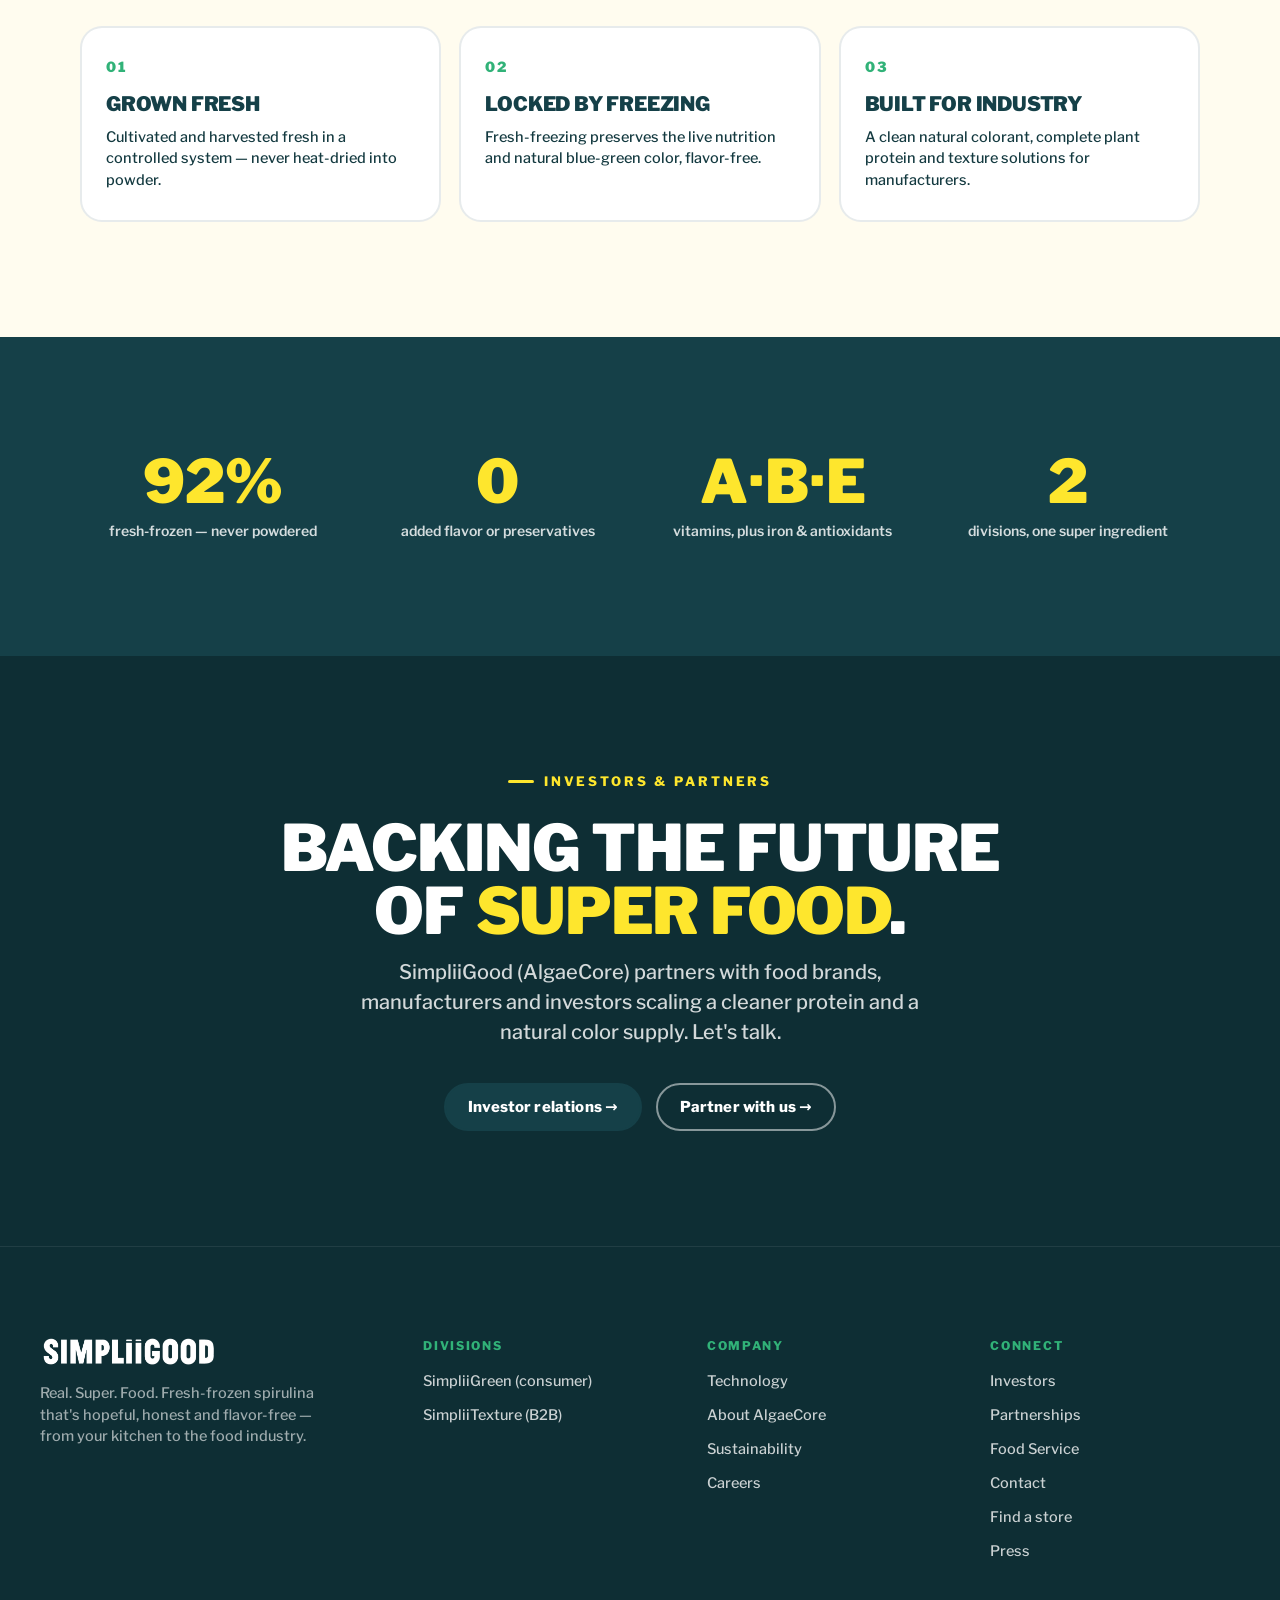
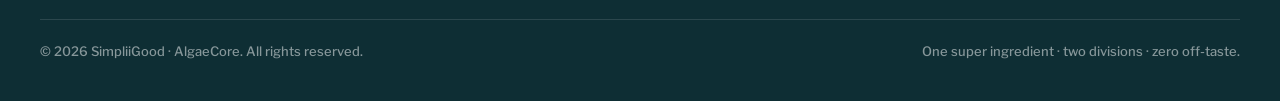
==== commit 40a6b842: "Update index.html" ====
--- a/index.html
+++ b/index.html
@@ -106,23 +106,28 @@
 .hub-top h1{font-weight:900;text-transform:uppercase;letter-spacing:-.02em;line-height:.96;font-size:clamp(33px,5.6vw,72px)}
 .hub-top h1 .y{color:var(--yellow)}
 .hub-top p{max-width:660px;margin:20px auto 0;font-weight:500;font-size:clamp(16px,2vw,21px);color:rgba(255,255,255,.82)}
-.split{display:grid;grid-template-columns:1fr 1fr;min-height:clamp(440px,62vh,760px)}
-.door{position:relative;overflow:hidden;display:flex;flex-direction:column;justify-content:flex-end;padding:clamp(38px,5vw,76px) clamp(26px,5vw,64px);isolation:isolate;transition:flex .4s var(--ease)}
-.door.green{background:var(--green);color:#fff}
+.split{display:grid;grid-template-columns:1fr 1fr;min-height:clamp(470px,64vh,780px)}
+.door{position:relative;overflow:hidden;display:flex;flex-direction:column;justify-content:flex-end;padding:clamp(38px,5vw,76px) clamp(26px,5vw,64px);isolation:isolate}
+.door.green{background:var(--green-deep);color:#fff}
 .door.texture{background:var(--starburst);color:#06302a}
+.door-bg{position:absolute;inset:0;z-index:-2;background-size:cover;background-position:right center;transform:scale(1.01);transition:transform .7s var(--ease)}
+.door:hover .door-bg{transform:scale(1.07)}
+.door.texture .door-bg{background-position:center}
+.door::before{content:"";position:absolute;inset:0;z-index:-1;transition:opacity .4s var(--ease)}
+.door.green::before{background:linear-gradient(100deg,var(--green-deep) 0%,var(--green-deep) 36%,rgba(14,46,52,.72) 60%,rgba(14,46,52,.20) 100%)}
+.door.texture::before{background:linear-gradient(100deg,var(--starburst) 0%,var(--starburst) 36%,rgba(49,178,120,.72) 60%,rgba(49,178,120,.16) 100%)}
+.door:hover::before{opacity:.9}
+.door .tagk{position:absolute;top:clamp(26px,4vw,40px);left:clamp(26px,5vw,64px);font-weight:800;letter-spacing:.16em;text-transform:uppercase;font-size:12px;opacity:.8}
 .door .kicker{font-weight:800;letter-spacing:.2em;text-transform:uppercase;font-size:13px;opacity:.85;margin-bottom:16px}
 .door h2{font-weight:900;text-transform:uppercase;letter-spacing:-.02em;line-height:.9;font-size:clamp(38px,5.2vw,72px)}
-.door h2 small{display:block;font-size:.34em;letter-spacing:.04em;opacity:.7;margin-top:.4em;font-weight:800}
-.door p{font-weight:500;max-width:430px;margin:16px 0 26px;font-size:clamp(15px,1.55vw,18px);opacity:.95}
-.door .go{display:inline-flex;align-items:center;gap:10px;font-weight:800;text-transform:uppercase;letter-spacing:.04em;font-size:15px;padding:13px 24px;border-radius:999px}
+.door h2 small{display:block;font-size:.34em;letter-spacing:.04em;opacity:.72;margin-top:.4em;font-weight:800}
+.door p{font-weight:500;max-width:380px;margin:16px 0 26px;font-size:clamp(15px,1.55vw,18px);opacity:.95}
+.door .go{align-self:flex-start;display:inline-flex;align-items:center;gap:9px;font-weight:800;text-transform:uppercase;letter-spacing:.04em;font-size:14.5px;padding:13px 26px;border-radius:999px;transition:transform .3s var(--ease),box-shadow .3s var(--ease)}
 .door.green .go{background:var(--yellow);color:var(--green)}
 .door.texture .go{background:#06302a;color:#fff}
+.door:hover .go{transform:translateY(-2px);box-shadow:0 12px 26px rgba(0,0,0,.22)}
 .door .go .arr{transition:transform .3s var(--ease)}
-.door:hover .go .arr{transform:translateX(6px)}
-.door .ghost{position:absolute;z-index:-1;font-weight:900;text-transform:uppercase;font-size:clamp(120px,20vw,290px);line-height:.7;right:-.08em;bottom:-.2em;opacity:.08;pointer-events:none;letter-spacing:-.04em}
-.door::before{content:"";position:absolute;inset:0;z-index:-1;background:rgba(0,0,0,0);transition:background .4s var(--ease)}
-.door:hover::before{background:rgba(0,0,0,.06)}
-.door .tagk{position:absolute;top:clamp(26px,4vw,40px);left:clamp(26px,5vw,64px);font-weight:800;letter-spacing:.16em;text-transform:uppercase;font-size:12px;opacity:.7}
+.door:hover .go .arr{transform:translateX(5px)}
 
 /* ===== TECHNOLOGY ===== */
 .tech{background:var(--cream)}
@@ -170,7 +175,10 @@
   .burger{display:flex}
   header .cta.header-cta{display:none}
   .split{grid-template-columns:1fr}
-  .door{min-height:60vh}
+  .door{min-height:62vh}
+  .door-bg{background-position:center top}
+  .door.green::before{background:linear-gradient(to top,var(--green-deep) 0%,var(--green-deep) 30%,rgba(14,46,52,.55) 62%,rgba(14,46,52,.16) 100%)}
+  .door.texture::before{background:linear-gradient(to top,var(--starburst) 0%,var(--starburst) 30%,rgba(49,178,120,.55) 62%,rgba(49,178,120,.14) 100%)}
 }
 @media(max-width:560px){
   .fgrid{grid-template-columns:1fr 1fr}
@@ -234,20 +242,20 @@
   </div>
   <div class="split">
     <a class="door green" href="simpliigreen.html" aria-label="SimpliiGreen — for your kitchen">
+      <div class="door-bg" style="background-image:url(div-green.jpg)"></div>
       <span class="tagk">Consumer</span>
       <span class="kicker">SimpliiGood · for your kitchen</span>
       <h2>Simplii<br>Green<small>Frozen spirulina cubes</small></h2>
       <p>Fresh-frozen spirulina cubes for everyday wellness. Flavor-free — drop one in, blend, done.</p>
-      <span class="go">Shop &amp; explore <span class="arr">→</span></span>
-      <span class="ghost">GREEN</span>
+      <span class="go">Shop now <span class="arr">→</span></span>
     </a>
     <a class="door texture" href="simpliitexture.html" aria-label="SimpliiTexture — for the food industry and partners">
+      <div class="door-bg" style="background-image:url(div-texture.jpg)"></div>
       <span class="tagk">B2B · Investors</span>
       <span class="kicker">SimpliiGood · for industry &amp; partners</span>
       <h2>Simplii<br>Texture<small>Food-tech ingredients</small></h2>
       <p>Spirulina solutions for manufacturers — clean natural color, complete protein and texture, built for scale.</p>
-      <span class="go">Industry solutions <span class="arr">→</span></span>
-      <span class="ghost">B2B</span>
+      <span class="go">Explore <span class="arr">→</span></span>
     </a>
   </div>
 </section>
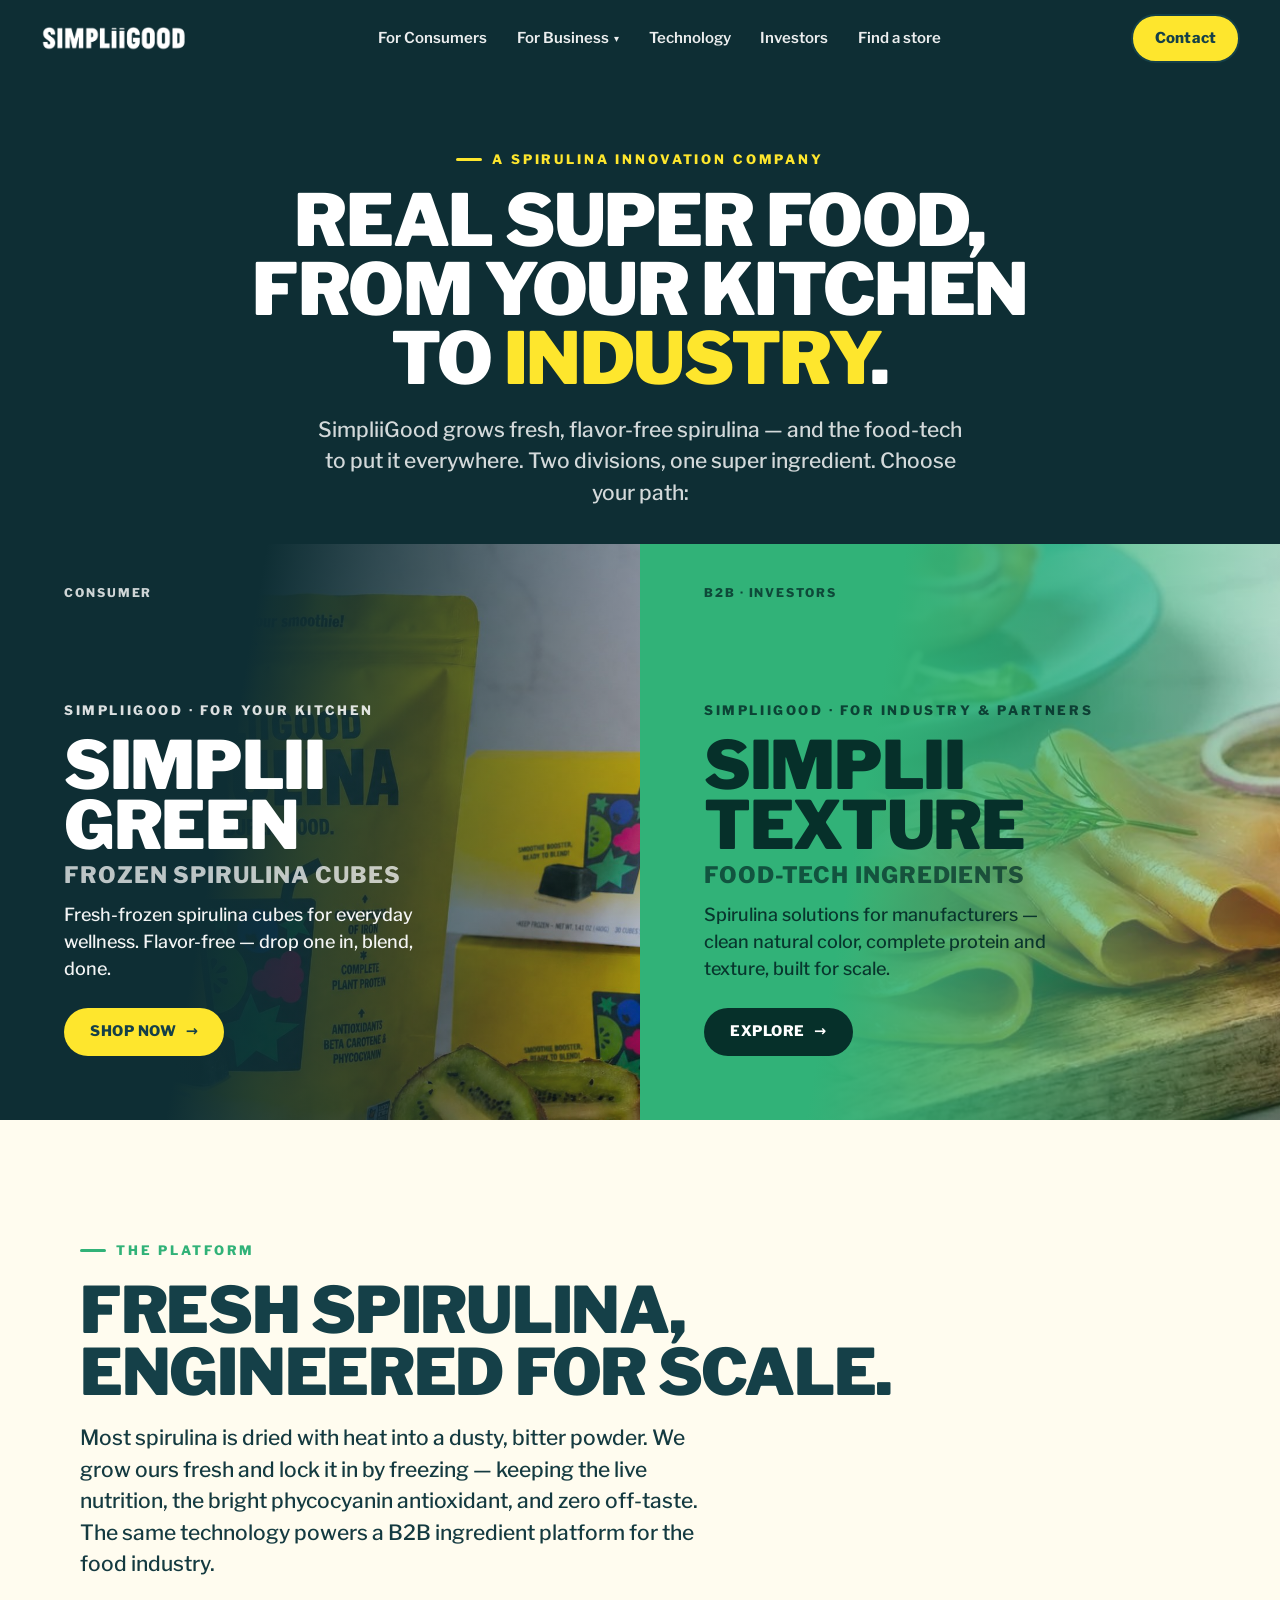
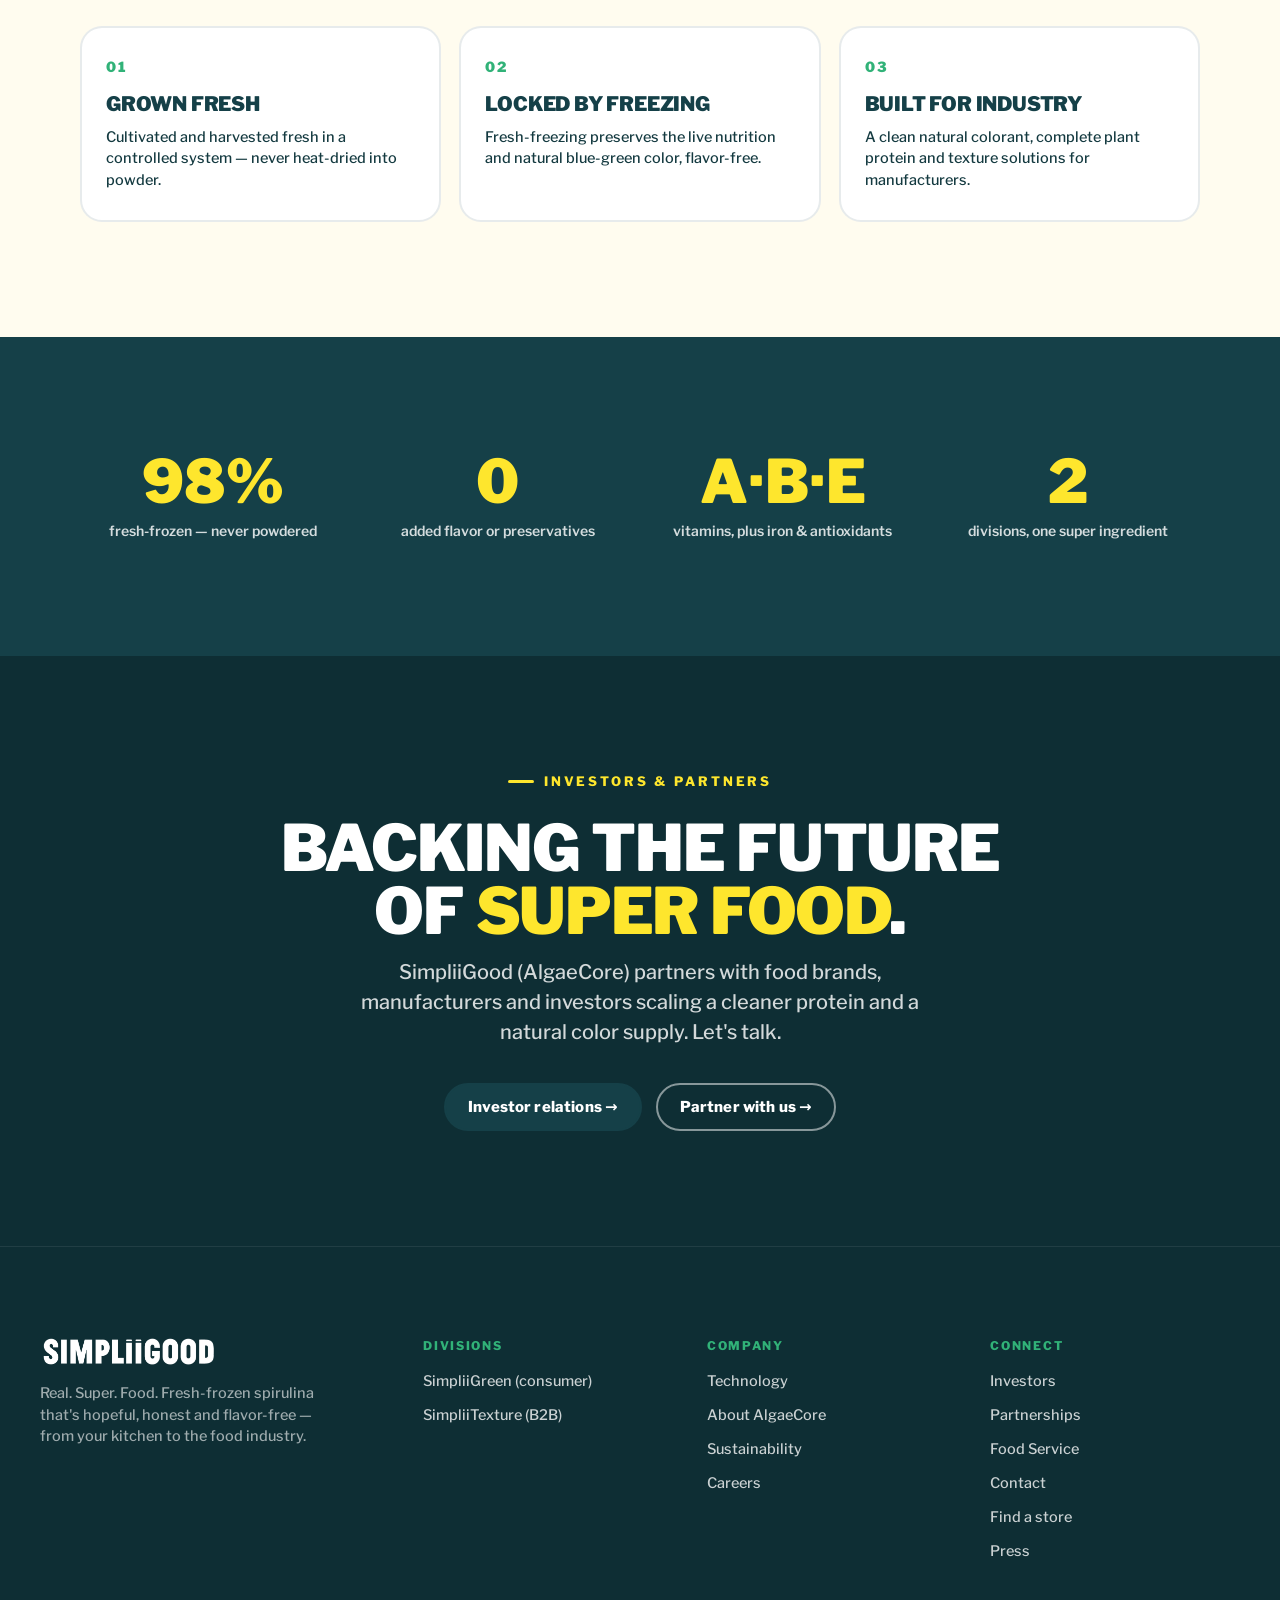
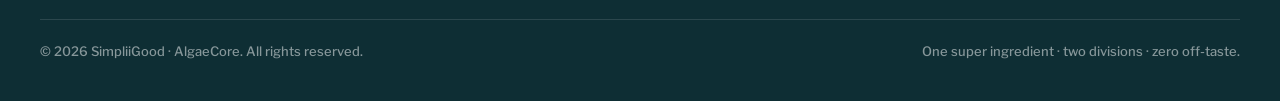
==== commit dbb57a4b: "Add Google site verification meta tag to homepage Co-Authored-By: Claude Opus 4.8 <noreply@anthropic" ====
--- a/index.html
+++ b/index.html
@@ -3,6 +3,7 @@
 <head>
 <meta charset="UTF-8" />
 <meta name="viewport" content="width=device-width, initial-scale=1.0, viewport-fit=cover" />
+<meta name="google-site-verification" content="7bujmZoIQJYVqleHey34UsiGLl0koGfnv7ZeWPJkLqk" />
 <title>SimpliiGood — Real super food, from kitchen to industry</title>
 <meta name="description" content="SimpliiGood grows fresh, flavor-free spirulina — and the food-tech to put it everywhere. Two divisions: SimpliiGreen for your kitchen, SimpliiTexture for the food industry." />
 <meta name="theme-color" content="#0E2E34" />
